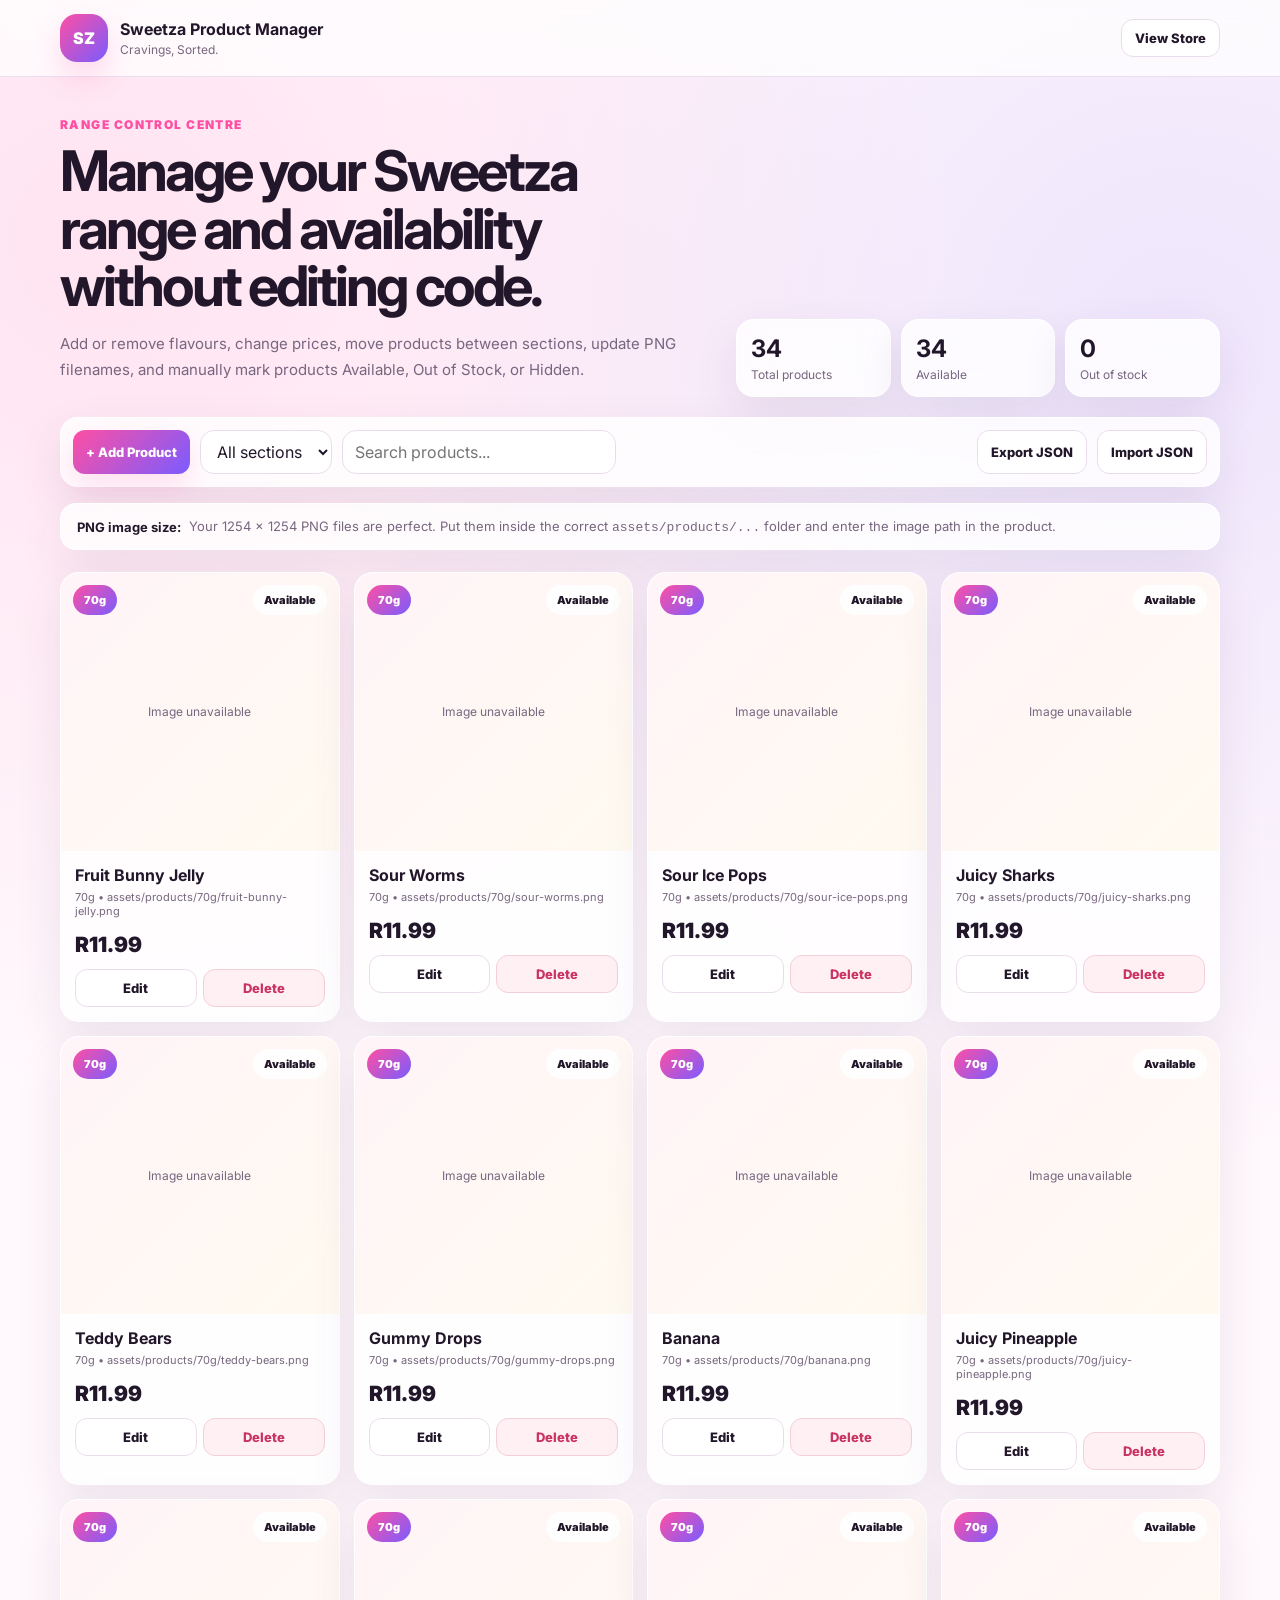
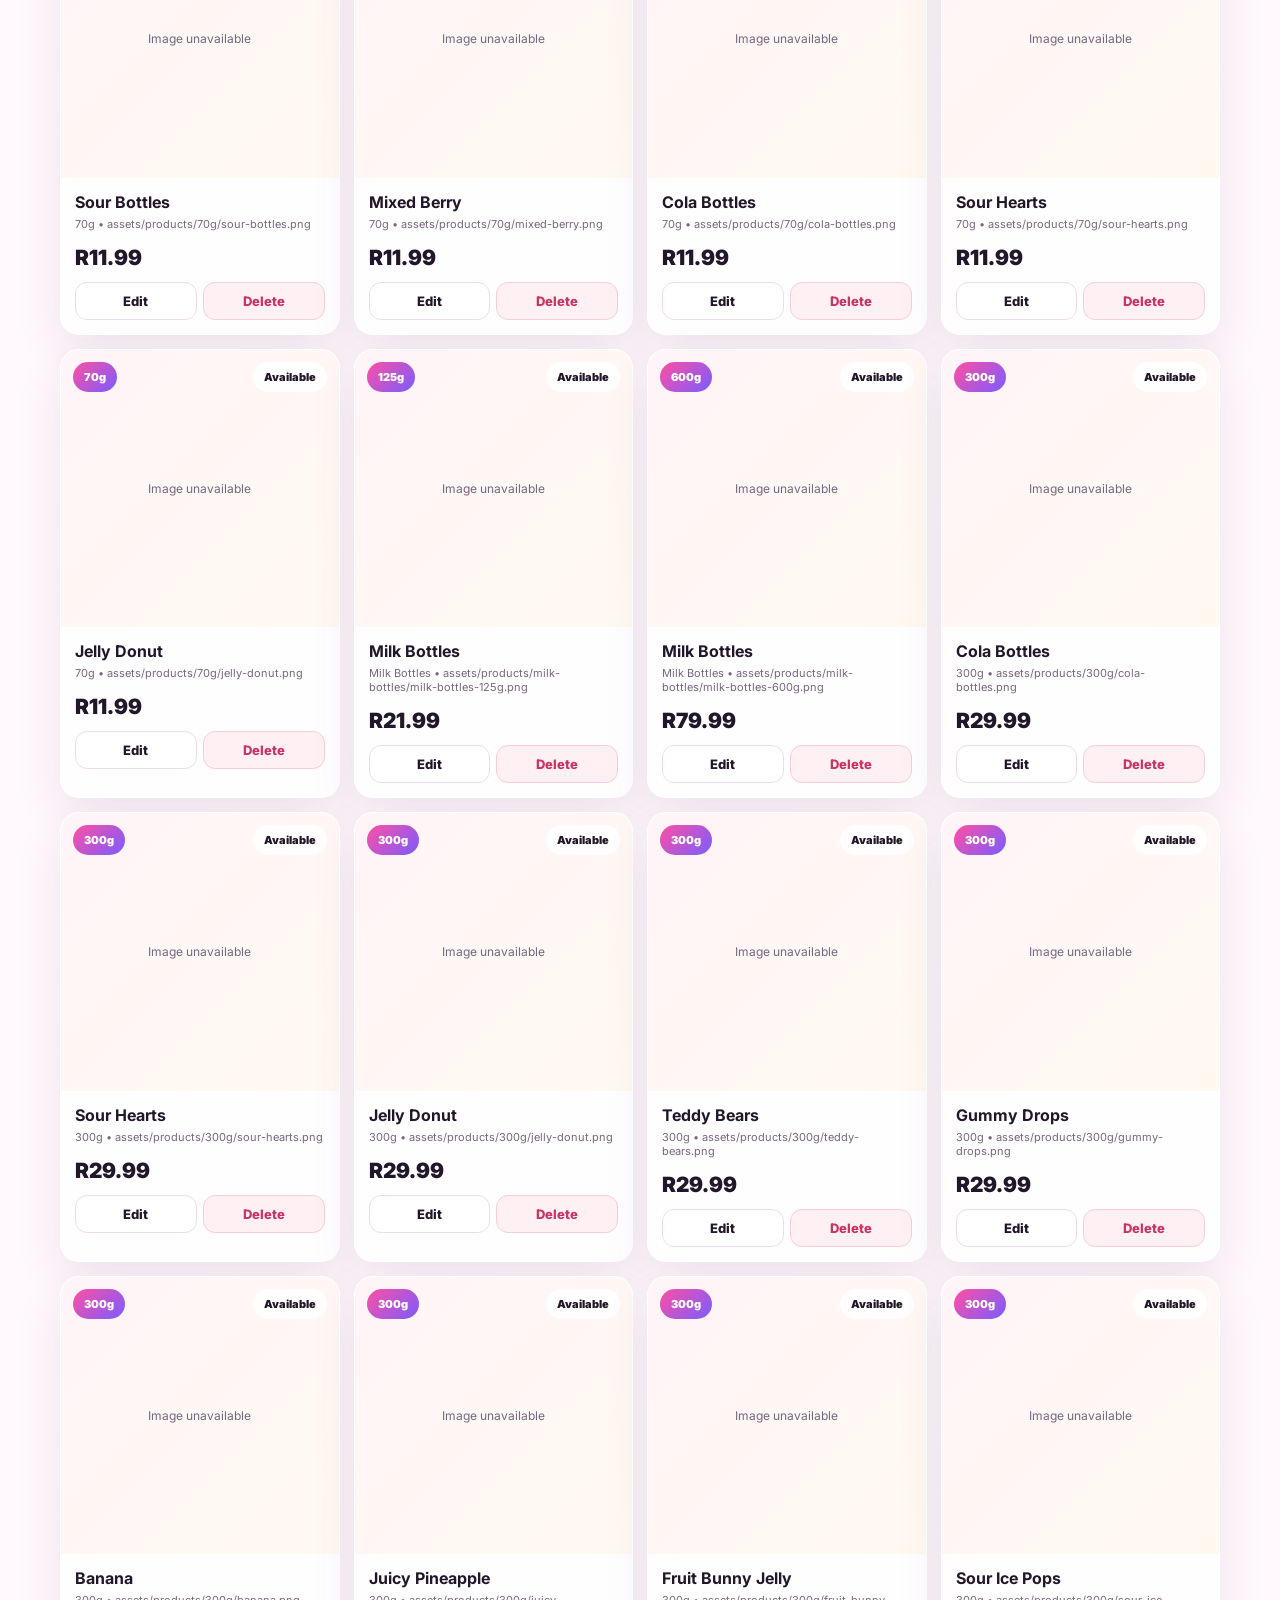
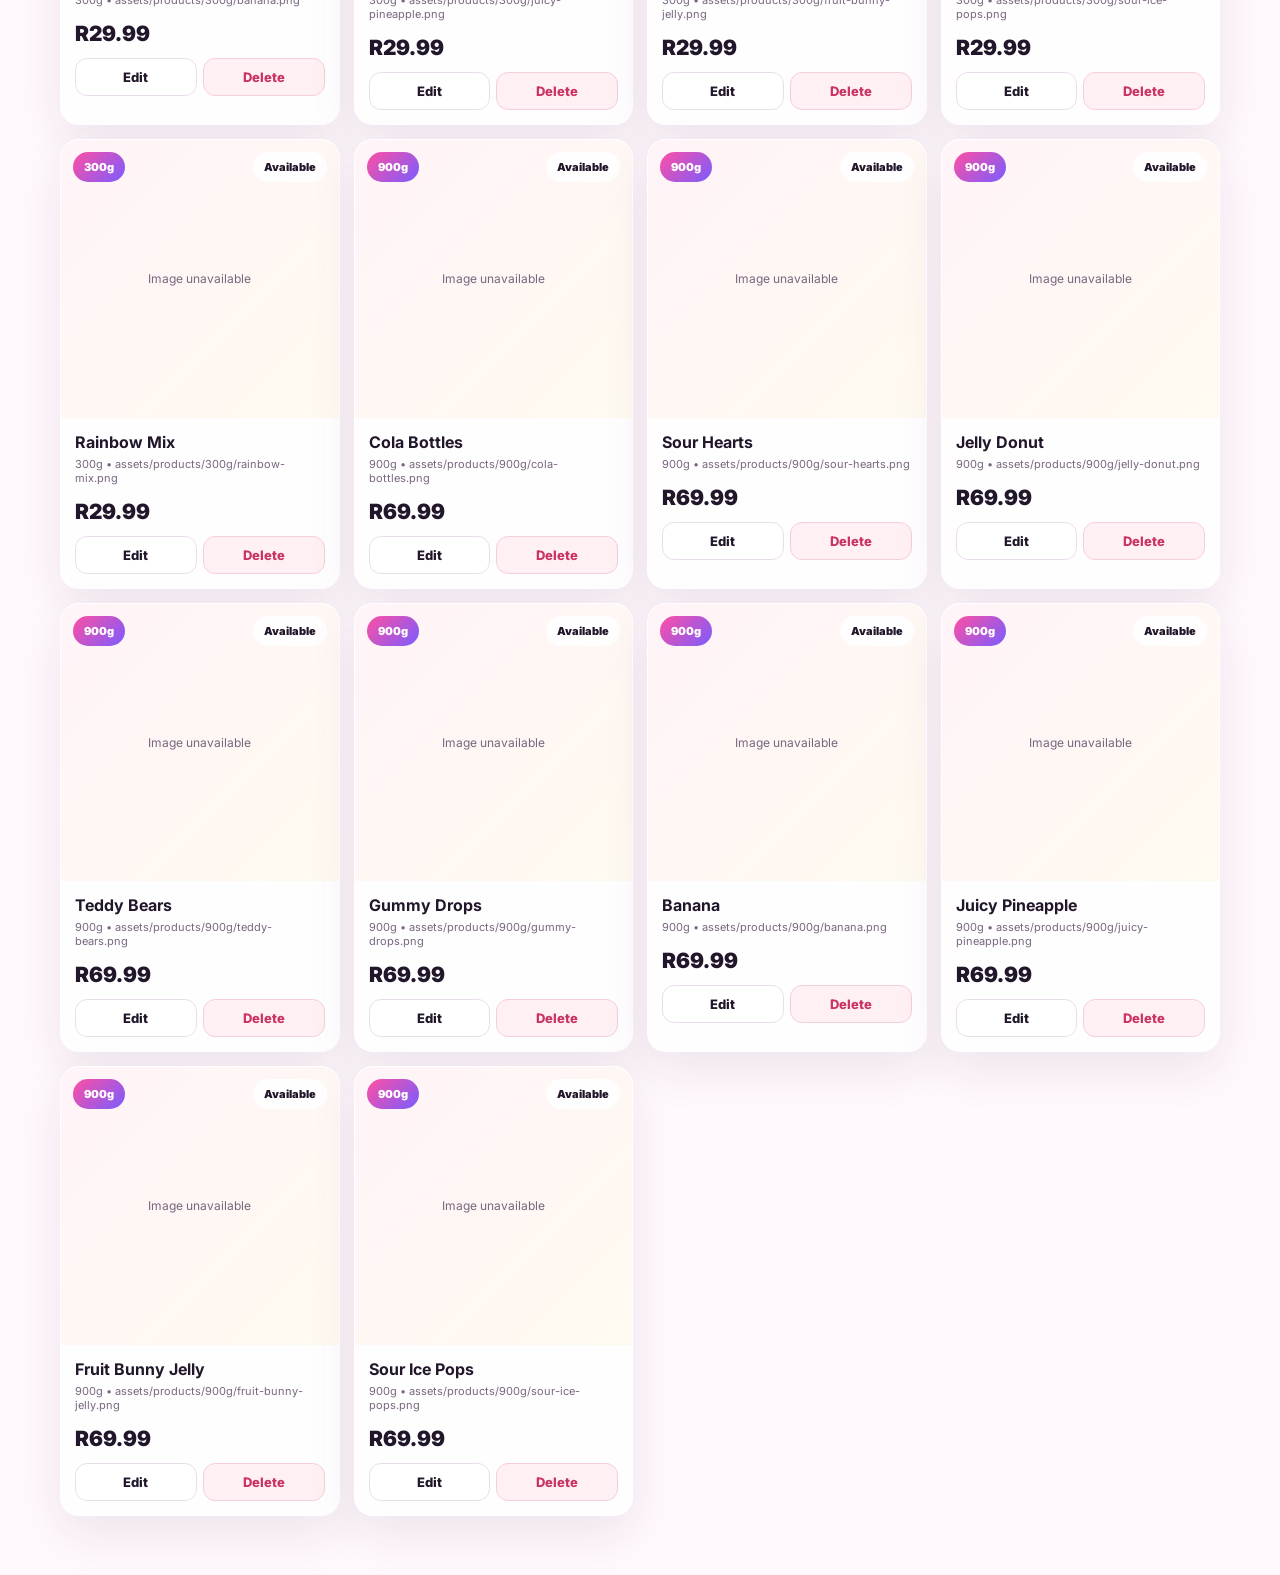
==== manager.html @ 3fa7da75 "Add files via upload" ====
<!doctype html>
<html lang="en">
<head>
  <meta charset="utf-8">
  <meta name="viewport" content="width=device-width,initial-scale=1">
  <title>Sweetza Product Manager</title>
  <link rel="preconnect" href="https://fonts.googleapis.com">
  <link rel="preconnect" href="https://fonts.gstatic.com" crossorigin>
  <link href="https://fonts.googleapis.com/css2?family=Inter:wght@400;500;600;700;800;900&display=swap" rel="stylesheet">
  <link rel="stylesheet" href="manager.css">
</head>
<body>
  <header class="manager-topbar">
    <div class="manager-container nav">
      <div class="manager-brand">
        <div class="manager-logo">SZ</div>
        <div><strong>Sweetza Product Manager</strong><span>Cravings, Sorted.</span></div>
      </div>
      <a class="ghost-button" href="index.html">View Store</a>
    </div>
  </header>

  <main class="manager-container manager-main">
    <section class="manager-hero">
      <div>
        <span class="eyebrow">Range control centre</span>
        <h1>Manage your Sweetza range and availability without editing code.</h1>
        <p>Add or remove flavours, change prices, move products between sections, update PNG filenames, and manually mark products Available, Out of Stock, or Hidden.</p>
      </div>
      <div class="hero-stat-grid">
        <div class="hero-stat"><strong id="totalProducts">0</strong><span>Total products</span></div>
        <div class="hero-stat"><strong id="availableProducts">0</strong><span>Available</span></div>
        <div class="hero-stat"><strong id="outProducts">0</strong><span>Out of stock</span></div>
      </div>
    </section>

    <section class="toolbar-card">
      <div class="toolbar-left">
        <button class="primary-button" id="addProductBtn">+ Add Product</button>
        <select id="sectionFilter">
          <option value="all">All sections</option>
          <option value="70g">70g</option>
          <option value="Milk Bottles">Milk Bottles</option>
          <option value="300g">300g</option>
          <option value="900g">900g</option>
        </select>
        <input id="searchInput" placeholder="Search products...">
      </div>
      <div class="toolbar-right">
        <button class="ghost-button" id="exportBtn">Export JSON</button>
        <label class="ghost-button file-button">Import JSON<input id="importInput" type="file" accept=".json,application/json"></label>
</div>
    </section>

    <section class="info-banner">
      <strong>PNG image size:</strong>
      <span>Your 1254 × 1254 PNG files are perfect. Put them inside the correct <code>assets/products/...</code> folder and enter the image path in the product.</span>
    </section>

    <section class="product-manager-grid" id="productManagerGrid"></section>
  </main>

  <aside class="modal" id="productModal" aria-hidden="true">
    <div class="modal-panel">
      <div class="modal-head">
        <div>
          <span class="eyebrow">Product editor</span>
          <h2 id="modalTitle">Add Product</h2>
        </div>
        <button class="close-button" id="closeModal">×</button>
      </div>

      <form id="productForm">
        <input type="hidden" id="originalId">

        <div class="field-grid two">
          <label class="field">
            <span>Product name</span>
            <input id="productName" required placeholder="e.g. Cola Bottles">
          </label>
          <label class="field">
            <span>Section</span>
            <select id="productSection" required>
              <option value="70g">70g</option>
              <option value="Milk Bottles">Milk Bottles</option>
              <option value="300g">300g</option>
              <option value="900g">900g</option>
            </select>
          </label>
        </div>

        <div class="field-grid two">
          <label class="field">
            <span>Pack size</span>
            <input id="productPackSize" required placeholder="70g / 125g / 300g / 600g / 900g">
          </label>
          <label class="field">
            <span>Selling price (R)</span>
            <input id="productPrice" type="number" min="0" step="0.01" required>
          </label>
        </div>

        <label class="field">
          <span>Status</span>
          <select id="productStatus">
            <option value="available">Available</option>
            <option value="out">Out of Stock</option>
            <option value="hidden">Hidden</option>
          </select>
        </label>

        <label class="field">
          <span>PNG image path</span>
          <input id="productImage" required placeholder="assets/products/70g/banana.png">
          <small>Use a 1254 × 1254 PNG. The filename/path is case-sensitive on Netlify.</small>
        </label>

        <div class="image-preview-card">
          <span>Image preview</span>
          <div class="preview-frame">
            <img id="imagePreview" alt="Product preview">
            <div id="previewFallback">PNG preview</div>
          </div>
        </div>

        <div class="modal-actions">
          <button type="button" class="ghost-button" id="cancelModal">Cancel</button>
          <button type="submit" class="primary-button">Save Product</button>
        </div>
      </form>
    </div>
    <div class="modal-backdrop" id="modalBackdrop"></div>
  </aside>

  <aside class="image-lightbox" id="managerImageLightbox" aria-hidden="true">
    <div class="image-lightbox-panel">
      <button class="image-lightbox-close" id="managerLightboxClose" aria-label="Close image">×</button>
      <img id="managerLightboxImage" alt="Product preview">
      <div class="image-lightbox-caption" id="managerLightboxCaption"></div>
    </div>
    <div class="image-lightbox-backdrop" id="managerLightboxBackdrop"></div>
  </aside>

  <div class="toast" id="managerToast"></div>
  <script src="default-products.js"></script>
  <script src="manager.js"></script>
</body>
</html>
---- manager.css ----
:root{
  --bg:#fff8fc;--surface:#fff;--text:#22172a;--muted:#77667f;--line:#eaddeb;
  --accent:#ff4fa3;--accent2:#7a5cff;--dark:#1c1125;--danger:#c93463;
}
*{box-sizing:border-box}
body{margin:0;font-family:Inter,system-ui,sans-serif;background:
radial-gradient(circle at 8% 5%,rgba(255,79,163,.12),transparent 18%),
radial-gradient(circle at 92% 7%,rgba(122,92,255,.12),transparent 18%),var(--bg);color:var(--text)}
button,input,select{font:inherit}
.manager-container{width:min(1180px,94%);margin:auto}
.manager-topbar{position:sticky;top:0;z-index:20;background:rgba(255,255,255,.75);backdrop-filter:blur(16px);border-bottom:1px solid rgba(230,216,235,.8)}
.nav{min-height:76px;display:flex;align-items:center;justify-content:space-between;gap:16px}
.manager-brand{display:flex;align-items:center;gap:12px}
.manager-logo{width:48px;height:48px;border-radius:17px;display:grid;place-items:center;color:#fff;font-weight:900;background:linear-gradient(135deg,var(--accent),var(--accent2));box-shadow:0 15px 30px rgba(255,79,163,.2)}
.manager-brand strong,.manager-brand span{display:block}.manager-brand span{font-size:12px;color:var(--muted);margin-top:3px}
.manager-main{padding:56px 0 80px}
.manager-hero{display:grid;grid-template-columns:1.3fr .7fr;gap:30px;align-items:end;margin-bottom:28px}
.eyebrow{text-transform:uppercase;letter-spacing:.12em;color:var(--accent);font-size:12px;font-weight:900}
h1{font-size:clamp(38px,6vw,68px);letter-spacing:-.055em;line-height:1;margin:10px 0 18px}
h2{margin:8px 0 0;font-size:30px;letter-spacing:-.04em}
.manager-hero p{max-width:720px;color:var(--muted);line-height:1.7;font-size:17px}
.hero-stat-grid{display:grid;grid-template-columns:repeat(3,1fr);gap:10px}
.hero-stat,.toolbar-card,.product-manager-card,.info-banner,.modal-panel{background:rgba(255,255,255,.82);border:1px solid rgba(255,255,255,.92);box-shadow:0 18px 48px rgba(65,30,84,.09);backdrop-filter:blur(14px)}
.hero-stat{padding:18px;border-radius:22px}.hero-stat strong{display:block;font-size:28px}.hero-stat span{display:block;color:var(--muted);font-size:12px;margin-top:4px}
.toolbar-card{padding:16px;border-radius:22px;display:flex;justify-content:space-between;gap:14px;margin-bottom:16px}
.toolbar-left,.toolbar-right{display:flex;gap:10px;flex-wrap:wrap}
input,select{border:1px solid var(--line);background:#fff;border-radius:14px;padding:12px 14px;color:var(--text)}
.primary-button,.ghost-button,.danger-button,.close-button{border:0;border-radius:14px;padding:12px 16px;font-weight:800;cursor:pointer;text-decoration:none;display:inline-flex;align-items:center;justify-content:center}
.primary-button{color:#fff;background:linear-gradient(135deg,var(--accent),var(--accent2));box-shadow:0 12px 26px rgba(255,79,163,.16)}
.ghost-button{background:#fff;color:var(--text);border:1px solid var(--line)}
.danger-button{background:#fff0f4;color:var(--danger);border:1px solid #f4ceda}
.file-button input{display:none}
.info-banner{padding:14px 16px;border-radius:18px;color:var(--muted);display:flex;gap:8px;align-items:center;margin-bottom:22px}
.info-banner strong{color:var(--text)}
.product-manager-grid{display:grid;grid-template-columns:repeat(3,1fr);gap:18px}
.product-manager-card{border-radius:24px;overflow:hidden}
.manager-product-image{height:220px;background:linear-gradient(135deg,#fff2f7,#fff9e8);position:relative;overflow:hidden}
.manager-product-image img{width:100%;height:100%;object-fit:cover;display:block}
.manager-product-fallback{position:absolute;inset:0;display:grid;place-items:center;font-size:44px}
.manager-pack-badge,.manager-status{position:absolute;top:12px;padding:8px 11px;border-radius:999px;font-size:11px;font-weight:900}
.manager-pack-badge{left:12px;background:linear-gradient(135deg,var(--accent),var(--accent2));color:#fff}
.manager-status{right:12px;background:rgba(255,255,255,.9)}
.manager-status.out{color:#b12c55}.manager-status.hidden{color:#6f6076}
.manager-card-body{padding:18px}.manager-card-body h3{margin:0 0 5px;font-size:20px}.manager-card-body p{color:var(--muted);margin:0 0 14px;font-size:13px}
.manager-card-price{font-size:25px;font-weight:900;margin-bottom:16px}
.manager-card-actions{display:grid;grid-template-columns:1fr 1fr;gap:8px}
.modal{position:fixed;inset:0;z-index:50;pointer-events:none}.modal.open{pointer-events:auto}
.modal-backdrop{position:absolute;inset:0;background:rgba(25,13,34,.45);opacity:0;transition:.2s}.modal.open .modal-backdrop{opacity:1}
.modal-panel{position:relative;z-index:2;width:min(720px,94vw);max-height:92vh;overflow:auto;margin:4vh auto;border-radius:28px;padding:24px;transform:translateY(15px);opacity:0;transition:.2s}.modal.open .modal-panel{transform:none;opacity:1}
.modal-head{display:flex;justify-content:space-between;gap:16px;align-items:flex-start;margin-bottom:20px}
.close-button{width:42px;height:42px;padding:0;font-size:24px;background:#f4eef6}
.field-grid{display:grid;gap:14px;margin-bottom:14px}.field-grid.two{grid-template-columns:1fr 1fr}
.field{display:grid;gap:7px;margin-bottom:14px}.field span{font-weight:800}.field small{color:var(--muted)}
.image-preview-card{margin:16px 0}.image-preview-card>span{display:block;font-weight:800;margin-bottom:8px}
.preview-frame{width:180px;height:180px;border-radius:22px;background:#fff3f8;overflow:hidden;border:1px solid var(--line);position:relative}
.preview-frame img{width:100%;height:100%;object-fit:cover;display:none}.preview-frame div{position:absolute;inset:0;display:grid;place-items:center;color:var(--muted)}
.modal-actions{display:flex;justify-content:flex-end;gap:10px;margin-top:22px}
.toast{position:fixed;left:50%;bottom:24px;transform:translate(-50%,20px);background:var(--dark);color:#fff;padding:12px 18px;border-radius:14px;opacity:0;pointer-events:none;transition:.2s;z-index:70}.toast.show{opacity:1;transform:translate(-50%,0)}
.empty-state{grid-column:1/-1;padding:50px;text-align:center;border:1px dashed var(--line);border-radius:24px;color:var(--muted)}
@media(max-width:900px){.manager-hero{grid-template-columns:1fr}.product-manager-grid{grid-template-columns:repeat(2,1fr)}}
@media(max-width:640px){.product-manager-grid,.hero-stat-grid,.field-grid.two{grid-template-columns:1fr}.toolbar-card,.nav{align-items:stretch;flex-direction:column}.toolbar-left,.toolbar-right{display:grid}.info-banner{align-items:flex-start;flex-direction:column}}


.manager-container{
  width:min(1160px, calc(100% - 32px));
}
.manager-main{
  padding:36px 0 60px;
}
.manager-hero{
  grid-template-columns:1.15fr .85fr;
  gap:22px;
  margin-bottom:20px;
}
.manager-hero h1{
  font-size:clamp(34px,4.8vw,56px);
  line-height:1.03;
  margin-bottom:14px;
}
.manager-hero p{
  font-size:15px;
}
.hero-stat{
  padding:14px;
  border-radius:18px;
}
.hero-stat strong{
  font-size:24px;
}
.toolbar-card{
  padding:12px;
  border-radius:18px;
}
.toolbar-card input,
.toolbar-card select{
  padding:10px 12px;
}
.primary-button,.ghost-button,.danger-button{
  padding:10px 13px;
  border-radius:12px;
  font-size:13px;
}
.info-banner{
  border-radius:16px;
  font-size:13px;
}
.product-manager-grid{
  grid-template-columns:repeat(4,minmax(0,1fr));
  gap:14px;
}
.product-manager-card{
  border-radius:19px;
}
.manager-product-image{
  height:175px;
}
.manager-product-fallback{
  font-size:13px;
  color:var(--muted);
}
.manager-card-body{
  padding:14px;
}
.manager-card-body h3{
  font-size:16px;
}
.manager-card-body p{
  font-size:11px;
  word-break:break-word;
}
.manager-card-price{
  font-size:21px;
  margin-bottom:12px;
}
.manager-card-actions{
  gap:6px;
}
.modal-panel{
  width:min(680px,94vw);
  padding:20px;
}
.preview-frame{
  width:150px;
  height:150px;
}
@media(max-width:1050px){
  .product-manager-grid{grid-template-columns:repeat(3,minmax(0,1fr))}
}
@media(max-width:800px){
  .manager-hero{grid-template-columns:1fr}
  .product-manager-grid{grid-template-columns:repeat(2,minmax(0,1fr))}
  .toolbar-card{flex-direction:column}
}
@media(max-width:560px){
  .manager-container{width:calc(100% - 20px)}
  .manager-main{padding-top:24px}
  .nav{
    flex-direction:row;
    align-items:center;
  }
  .manager-brand strong{font-size:14px}
  .manager-brand span{display:none}
  .ghost-button[href="index.html"]{
    font-size:12px;
    padding:9px 10px;
  }
  .manager-hero h1{
    font-size:34px;
  }
  .hero-stat-grid{
    grid-template-columns:repeat(3,1fr);
  }
  .hero-stat{
    padding:11px;
  }
  .hero-stat strong{
    font-size:20px;
  }
  .hero-stat span{
    font-size:10px;
  }
  .product-manager-grid{
    grid-template-columns:1fr 1fr;
    gap:9px;
  }
  .manager-product-image{
    height:132px;
  }
  .manager-card-body{
    padding:10px;
  }
  .manager-card-body h3{
    font-size:14px;
  }
  .manager-card-price{
    font-size:18px;
  }
  .manager-card-actions{
    grid-template-columns:1fr;
  }
  .manager-card-actions button{
    font-size:11px;
    padding:8px;
  }
  .field-grid.two{
    grid-template-columns:1fr;
  }
  .modal-panel{
    width:100vw;
    max-height:100vh;
    height:100vh;
    margin:0;
    border-radius:0;
    padding:16px;
  }
}



.manager-product-image{
  background:#fff;
  cursor:zoom-in;
  display:grid;
  place-items:center;
}
.manager-product-image img{
  width:100%;
  height:100%;
  object-fit:contain;
  object-position:center;
  display:block;
  padding:8px;
  background:#fff;
}
.manager-product-fallback{
  position:absolute;
  inset:0;
  place-items:center;
  background:linear-gradient(135deg,#fff4f8,#fffaf0);
  color:var(--muted);
  font-size:12px;
  z-index:0;
}
.manager-pack-badge,.manager-status{
  z-index:3;
}
.image-lightbox{
  position:fixed;
  inset:0;
  z-index:100;
  pointer-events:none;
}
.image-lightbox.open{
  pointer-events:auto;
}
.image-lightbox-backdrop{
  position:absolute;
  inset:0;
  background:rgba(21,10,29,.74);
  backdrop-filter:blur(8px);
  opacity:0;
  transition:.2s ease;
}
.image-lightbox.open .image-lightbox-backdrop{
  opacity:1;
}
.image-lightbox-panel{
  position:relative;
  z-index:2;
  width:min(720px,92vw);
  max-height:92vh;
  margin:4vh auto;
  background:#fff;
  border-radius:26px;
  padding:18px;
  box-shadow:0 30px 90px rgba(23,11,31,.34);
  transform:scale(.97);
  opacity:0;
  transition:.2s ease;
}
.image-lightbox.open .image-lightbox-panel{
  transform:scale(1);
  opacity:1;
}
.image-lightbox-panel img{
  display:block;
  width:100%;
  max-height:76vh;
  object-fit:contain;
  background:#fff;
  border-radius:18px;
}
.image-lightbox-close{
  position:absolute;
  right:10px;
  top:10px;
  width:40px;
  height:40px;
  border:0;
  border-radius:999px;
  background:rgba(28,17,37,.88);
  color:#fff;
  font-size:24px;
  cursor:pointer;
  z-index:3;
}
.image-lightbox-caption{
  text-align:center;
  font-weight:800;
  padding:12px 4px 2px;
}
@media(max-width:560px){
  .image-lightbox-panel{
    width:calc(100vw - 18px);
    margin:3vh auto;
    padding:10px;
    border-radius:20px;
  }
}



.manager-product-image{
  width:100%;
  height:auto !important;
  aspect-ratio:1 / 1;
  min-height:0;
  background:#fff;
  display:grid;
  place-items:center;
  overflow:hidden;
}
.manager-product-image img{
  width:100%;
  height:100%;
  max-width:100%;
  max-height:100%;
  object-fit:contain !important;
  object-position:center center;
  padding:14px;
  box-sizing:border-box;
  background:#fff;
}
@media(max-width:560px){
  .manager-product-image{
    height:auto !important;
    aspect-ratio:1 / 1;
  }
  .manager-product-image img{
    padding:9px;
  }
}
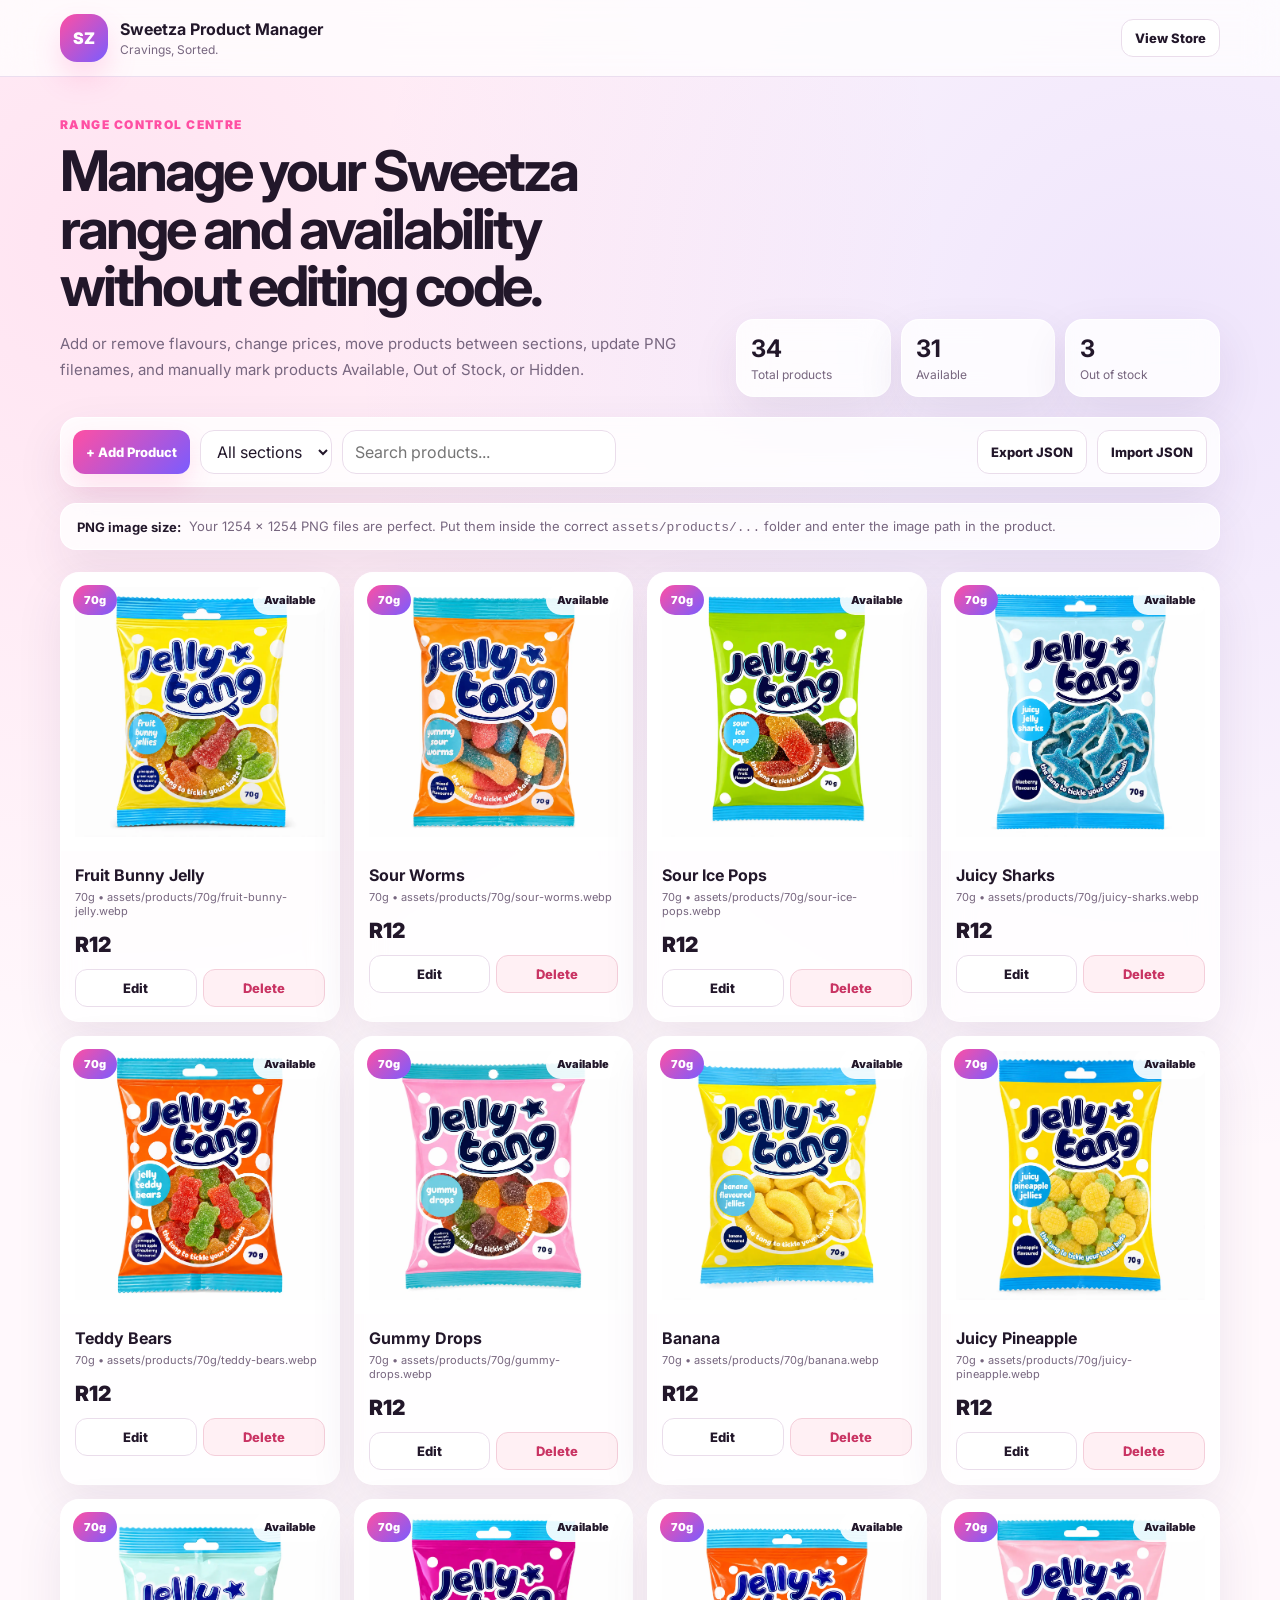
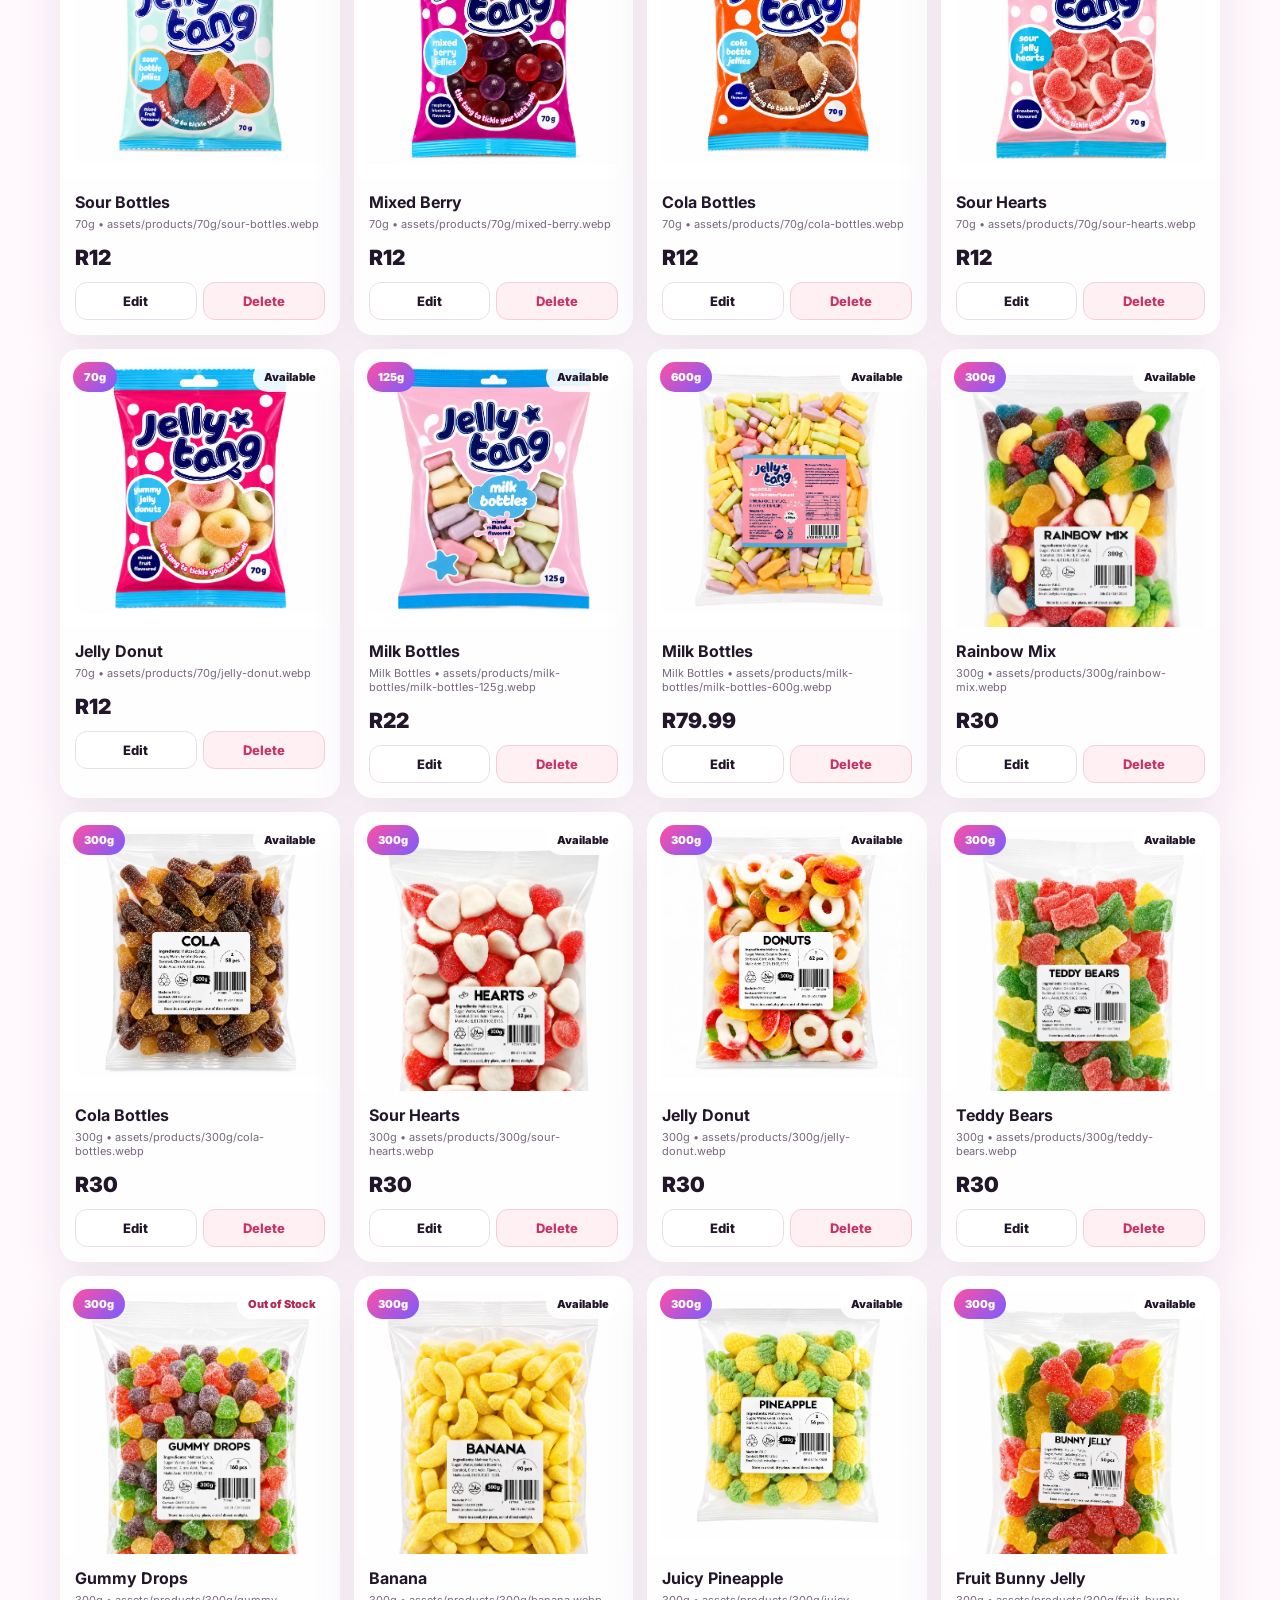
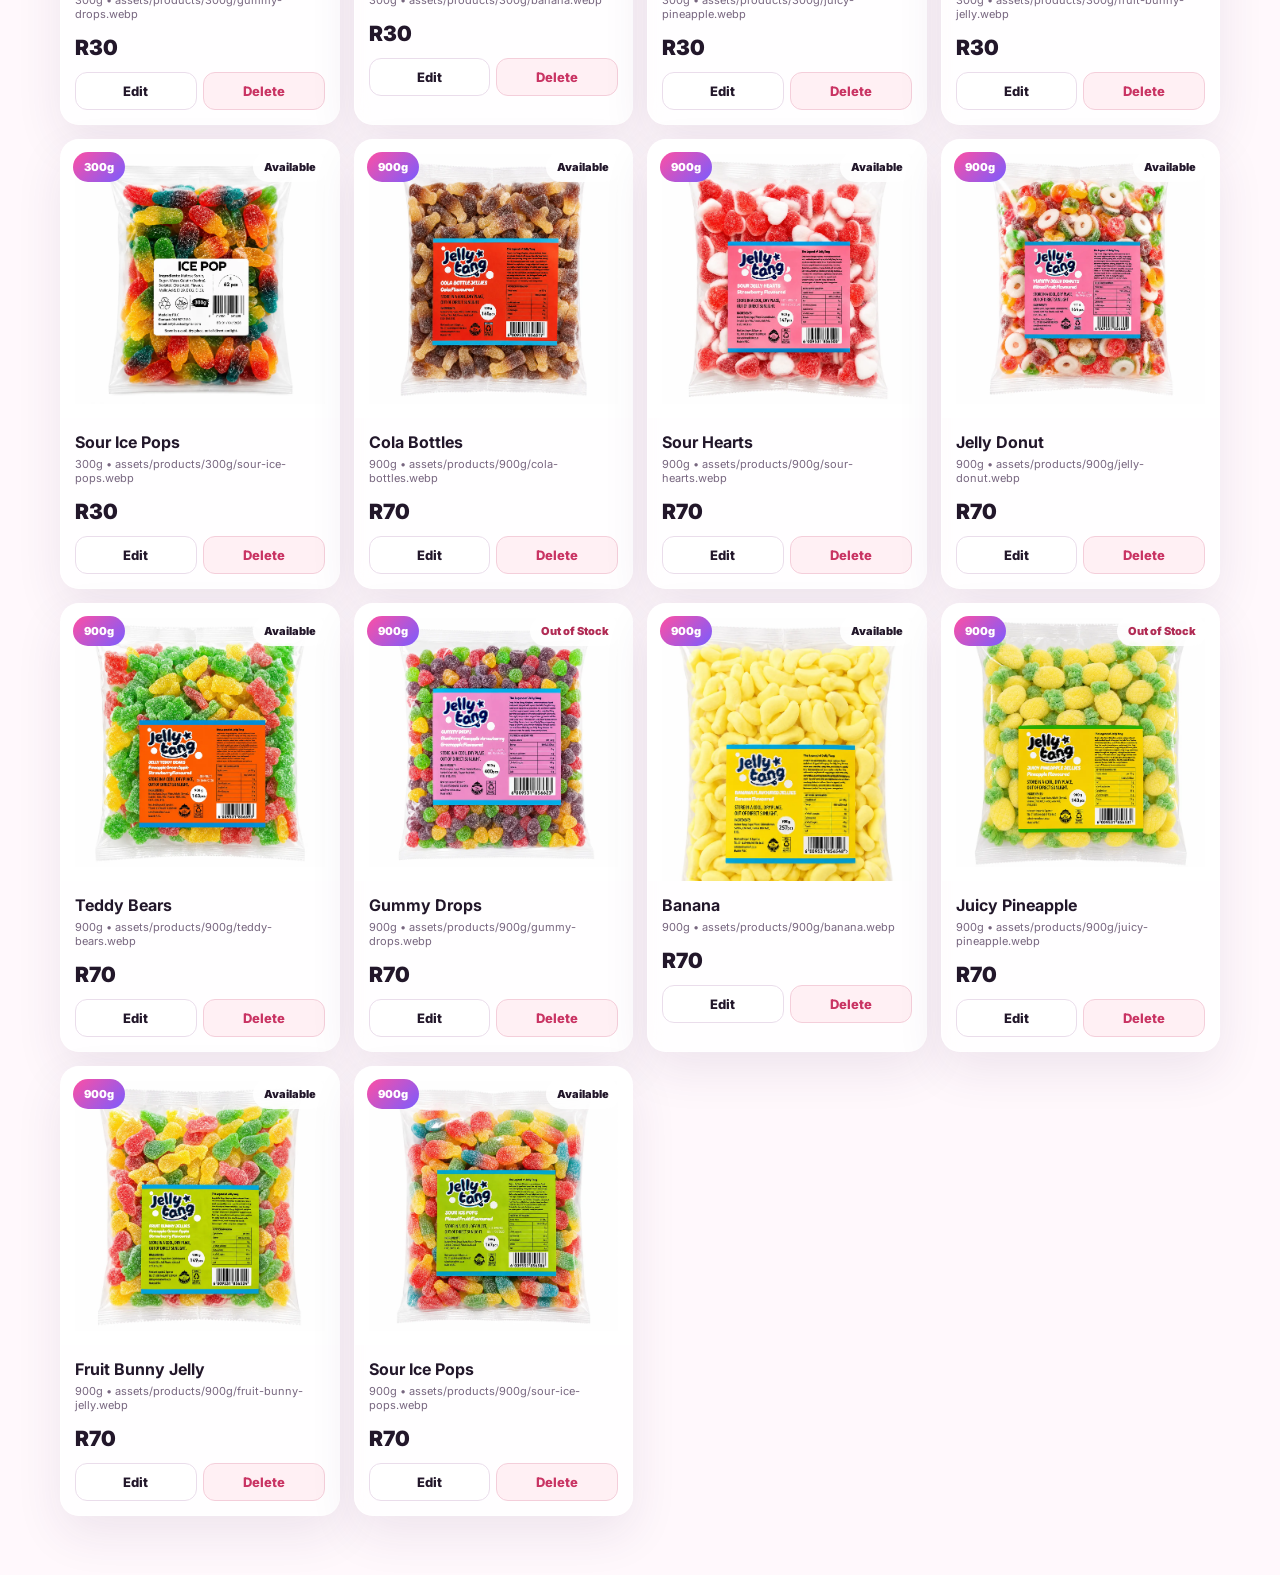
==== commit bd8f5477: "Add files via upload" ====
--- a/manager.html
+++ b/manager.html
@@ -111,7 +111,7 @@
 
         <label class="field">
           <span>PNG image path</span>
-          <input id="productImage" required placeholder="assets/products/70g/banana.png">
+          <input id="productImage" required placeholder="assets/products/70g/banana.webp">
           <small>Use a 1254 × 1254 PNG. The filename/path is case-sensitive on Netlify.</small>
         </label>
 
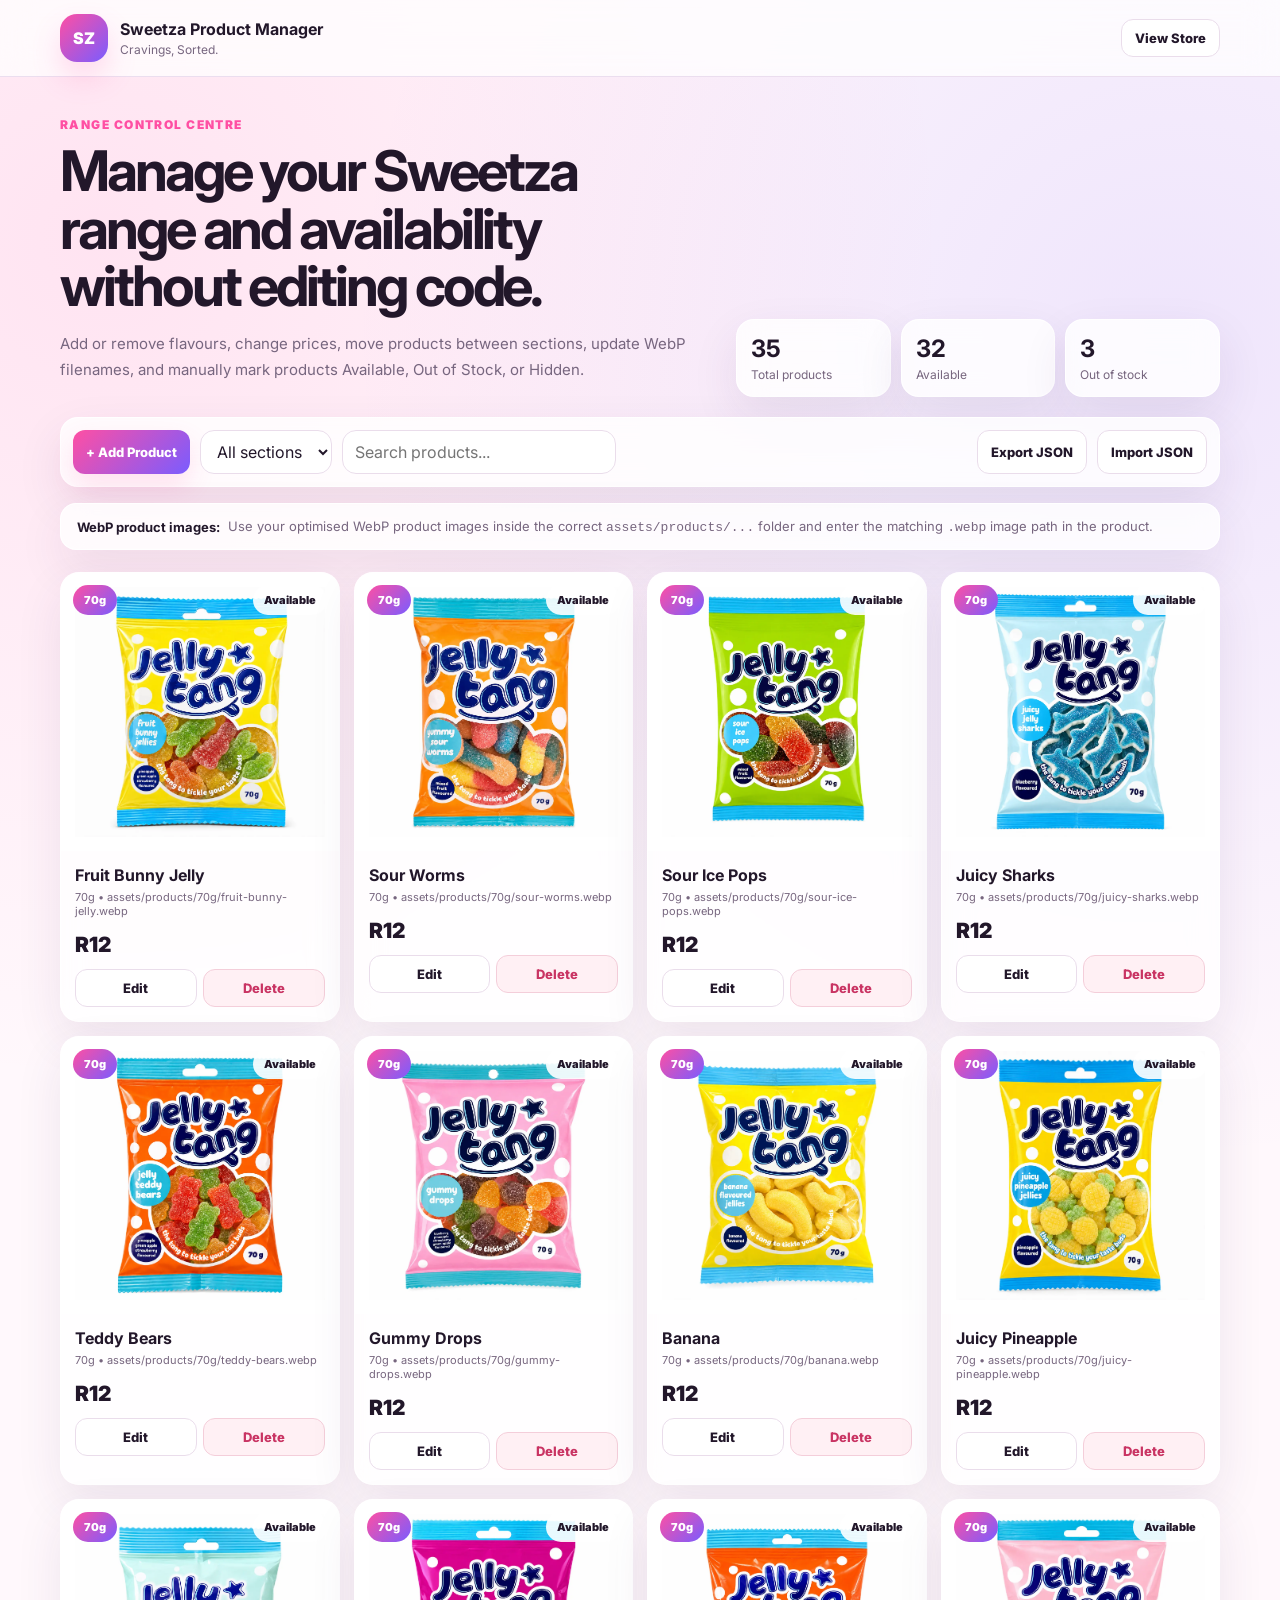
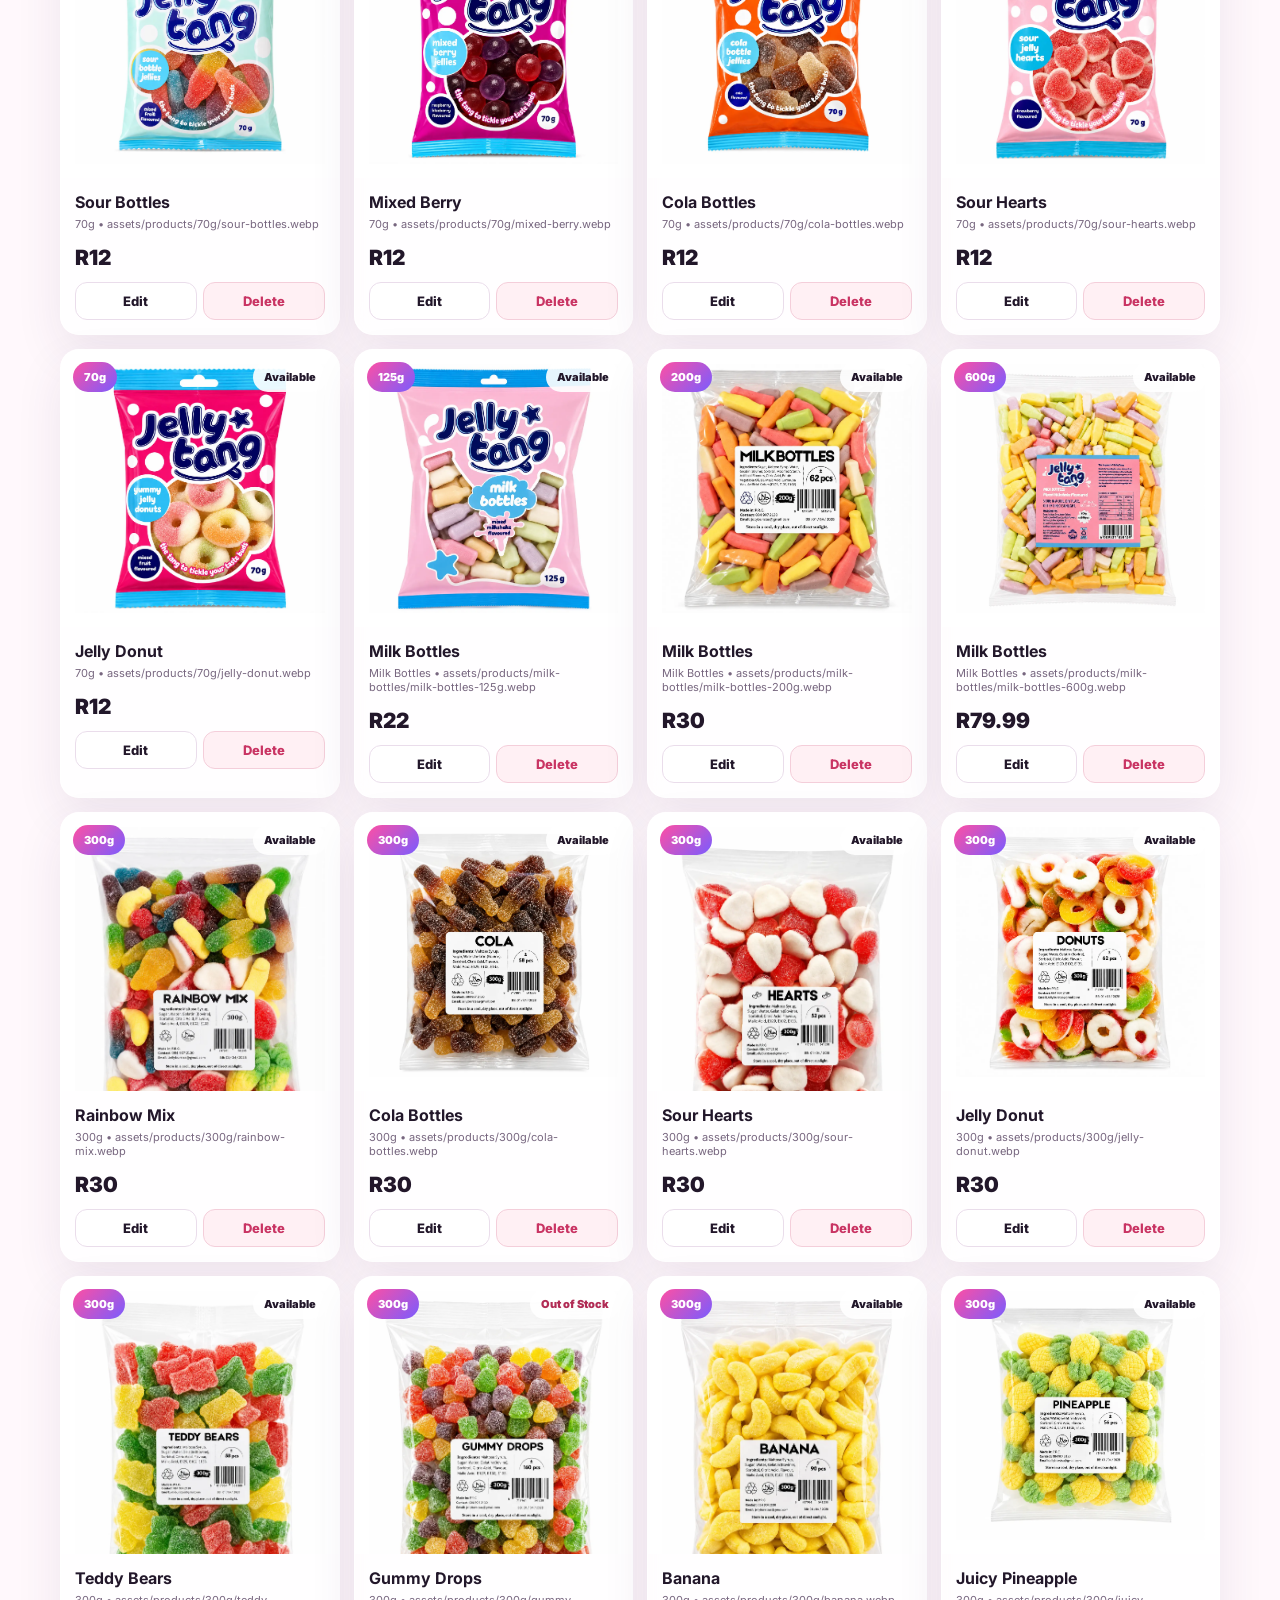
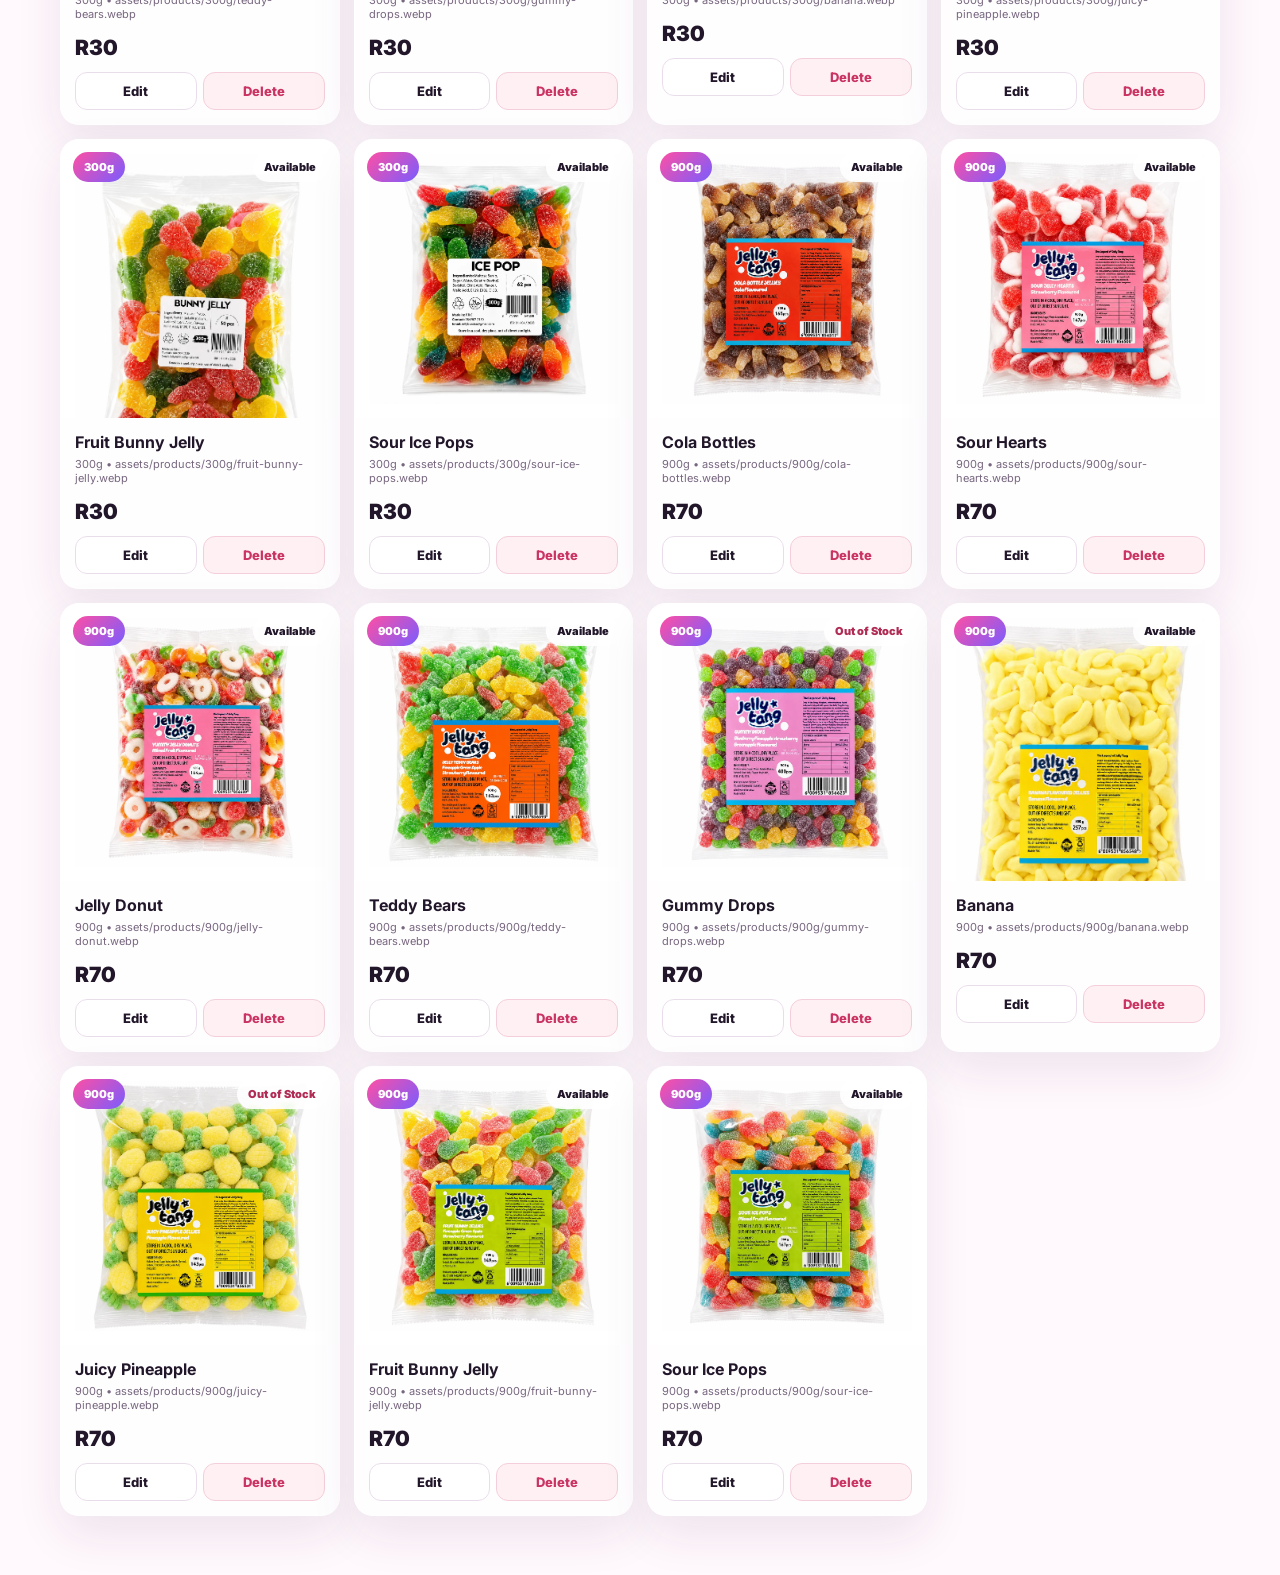
==== commit 34b1b69f: "Add files via upload" ====
--- a/manager.html
+++ b/manager.html
@@ -25,7 +25,7 @@
       <div>
         <span class="eyebrow">Range control centre</span>
         <h1>Manage your Sweetza range and availability without editing code.</h1>
-        <p>Add or remove flavours, change prices, move products between sections, update PNG filenames, and manually mark products Available, Out of Stock, or Hidden.</p>
+        <p>Add or remove flavours, change prices, move products between sections, update WebP filenames, and manually mark products Available, Out of Stock, or Hidden.</p>
       </div>
       <div class="hero-stat-grid">
         <div class="hero-stat"><strong id="totalProducts">0</strong><span>Total products</span></div>
@@ -53,8 +53,8 @@
     </section>
 
     <section class="info-banner">
-      <strong>PNG image size:</strong>
-      <span>Your 1254 × 1254 PNG files are perfect. Put them inside the correct <code>assets/products/...</code> folder and enter the image path in the product.</span>
+      <strong>WebP product images:</strong>
+      <span>Use your optimised WebP product images inside the correct <code>assets/products/...</code> folder and enter the matching <code>.webp</code> image path in the product.</span>
     </section>
 
     <section class="product-manager-grid" id="productManagerGrid"></section>
@@ -110,16 +110,16 @@
         </label>
 
         <label class="field">
-          <span>PNG image path</span>
+          <span>WebP image path</span>
           <input id="productImage" required placeholder="assets/products/70g/banana.webp">
-          <small>Use a 1254 × 1254 PNG. The filename/path is case-sensitive on Netlify.</small>
+          <small>Use the matching <code>.webp</code> file path. Filenames and paths are case-sensitive on GitHub Pages.</small>
         </label>
 
         <div class="image-preview-card">
           <span>Image preview</span>
           <div class="preview-frame">
             <img id="imagePreview" alt="Product preview">
-            <div id="previewFallback">PNG preview</div>
+            <div id="previewFallback">WebP preview</div>
           </div>
         </div>
 
